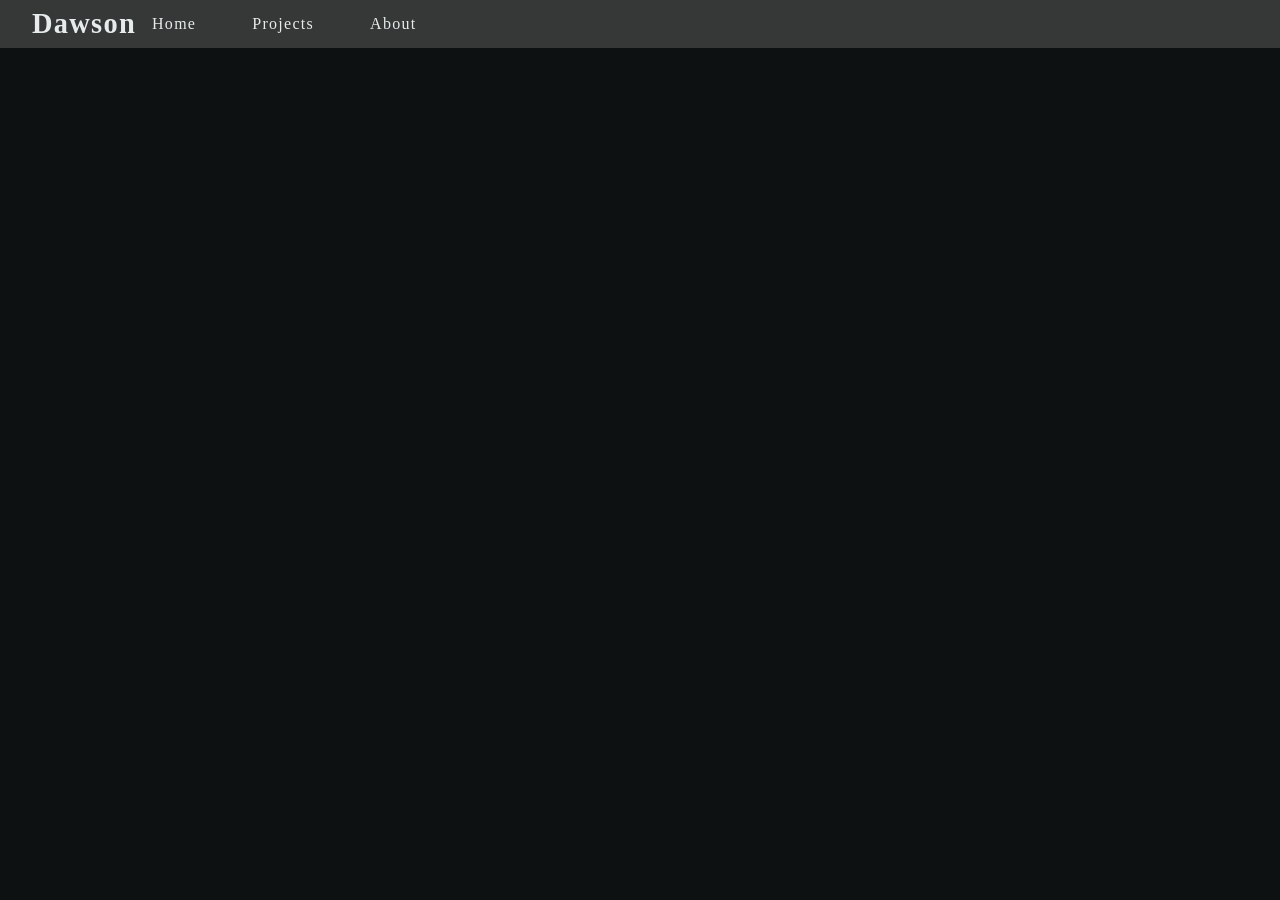
==== index.html @ d7d5ae30 "Reformatted" ====
<!DOCTYPE html>
<html lang="en">
<head>
    <meta charset="UTF-8">
    <meta name="viewport" content="width=device-width, initial-scale=1.0">
    <title>Home | Dawson Spies</title>
    <link rel="stylesheet" href="index.css">
</head>
<body>
    
    <nav class="nav">

        <ul class="nav-container">       

            <ul class="nav-logo">
                <li><a href="./home/index.html">
                    <h4>Dawson</h4>
                </a></li>
            </ul>

            <ul class="nav-list">
                <li><a href="/">
                    <p>Home</p>
                </a></li>
                <li><a href="/projects">
                    <p>Projects</p>
                </a></li>
                <li><a href="/about">
                    <p>About</p>
                </a></li>
  
            </ul>

        </ul>
    </nav>

    

</body>
</html>
---- index.css ----
:root {
  --text: rgb(230, 235, 235);
  --background: rgb(14, 17, 17);
  --primary: rgb(196, 196, 196);
  --secondary: rgb(54, 55, 55);
  --accent: rgb(255, 255, 255);
}

body {
  background: var(--background);
  color: var(--text);
  font-family: "Segoe UI", Tahoma, Geneva, Verdana, sans-serif;
  margin: 0;
  padding: 0;
  width: 100vw;
  height: 100vh;
}

.nav {
  display: flex;
  flex-direction: row;
  justify-content: space-between;
  align-items: center;
  background: var(--secondary);
  max-height: 3rem;
}

nav ul {
  list-style: none;
}

nav a {
  text-decoration: none;
  color: var(--text);
  letter-spacing: 0.08rem;
}

nav ul:hover {
  list-style: none;
}

nav ul li {
  align-items: center;
  align-self: center;
}

.nav-list {
  display: flex;
  gap: 3.5rem;
  margin: 0;
  padding: 0;
  align-items: center;
}

.nav-container {
  display: flex;
  justify-content: space-between;
  gap: 1rem;
  padding: 0.5rem 2rem;
  width: stretch;
  max-height: 3rem;
  margin: 0;
}

.nav-logo {
  color: var(--accent);
  text-decoration: none;
  padding: 0;
  margin: 0;
  align-items: center;
  align-self: center;
}

@import url('https://fonts.googleapis.com/css?family=Intel%20One%20Mono:700|Intel%20One%20Mono:400');

body {
  font-family: 'Intel One Mono';
  font-weight: 400;
}

h1, h2, h3, h4, h5 {
  font-family: 'Intel One Mono';
  font-weight: 700;
  margin: 0;
}

html {font-size: 100%;} /* 16px */

h1 {font-size: 4.210rem; /* 67.36px */}

h2 {font-size: 3.158rem; /* 50.56px */}

h3 {font-size: 2.369rem; /* 37.92px */}

h4 {font-size: 1.777rem; /* 28.48px */}

h5 {font-size: 1.333rem; /* 21.28px */}

small {font-size: 0.750rem; /* 12px */}

p {
  margin: 0;
}
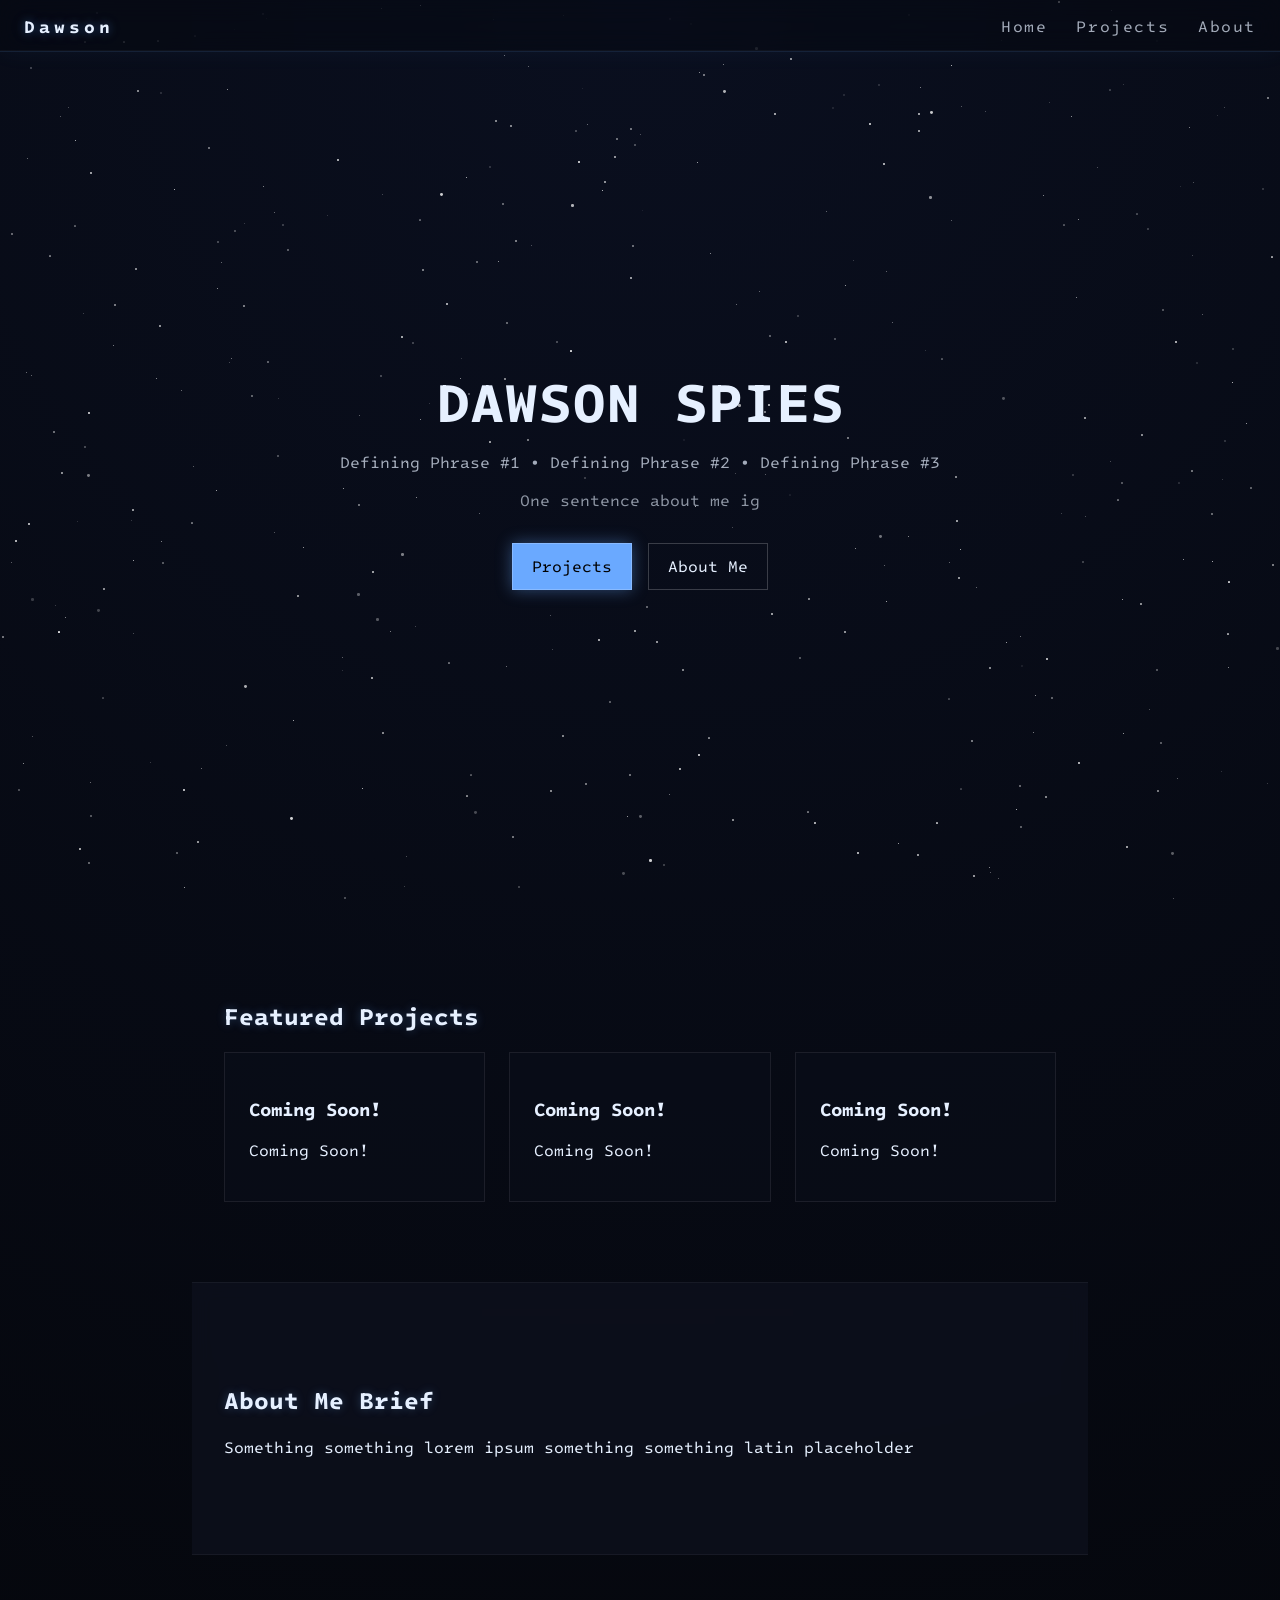
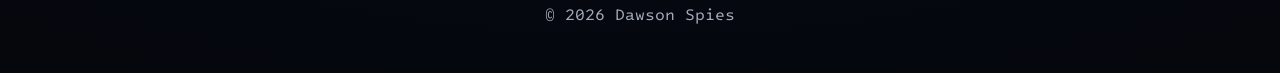
==== commit 91f5b488: "projects" ====
--- a/index.html
+++ b/index.html
@@ -3,38 +3,95 @@
 <head>
     <meta charset="UTF-8">
     <meta name="viewport" content="width=device-width, initial-scale=1.0">
-    <title>Home | Dawson Spies</title>
-    <link rel="stylesheet" href="index.css">
+    <title>Dawson Spies | Portfolio</title>
+    <link rel="stylesheet" href="/assets/index.css">
 </head>
+
 <body>
-    
+
+    <!-- NAV -->
     <nav class="nav">
+        <div class="nav-container">
 
-        <ul class="nav-container">       
+            <a class="nav-logo" href="/">
+                <h2 class="effect" data-value="Dawson">Dawson</h2>
+            </a>
 
-            <ul class="nav-logo">
-                <li><a href="./home/index.html">
-                    <h4>Dawson</h4>
-                </a></li>
+            <ul class="nav-list">
+                <li><a href="/" class="effect" data-value="Home">Home</a></li>
+                <li><a href="/projects" class="effect" data-value="Projects">Projects</a></li>
+                <li><a href="/about" class="effect" data-value="About">About</a></li>
             </ul>
 
-            <ul class="nav-list">
-                <li><a href="/">
-                    <p>Home</p>
-                </a></li>
-                <li><a href="/projects">
-                    <p>Projects</p>
-                </a></li>
-                <li><a href="/about">
-                    <p>About</p>
-                </a></li>
-  
-            </ul>
-
-        </ul>
+        </div>
     </nav>
 
-    
+    <div class="starfield">
+        <div class="star-layer" id="layer-1"></div>
+        <div class="star-layer" id="layer-2"></div>
+        <div class="star-layer" id="layer-3"></div>
+    </div>
 
+    <!-- HERO -->
+    <header class="hero">
+
+        <div class="hero-text">
+            <h1>DAWSON SPIES</h1>
+
+            <p class="subtitle">
+                Defining Phrase #1 • Defining Phrase #2 • Defining Phrase #3
+            </p>
+
+            <p class="description">
+                One sentence about me ig
+            </p>
+
+            <div class="hero-buttons">
+                <a class="btn primary" href="/projects">Projects</a>
+                <a class="btn secondary" href="/about">About Me</a>
+            </div>
+        </div>
+
+    </header>
+
+    <!-- PROJECTS -->
+    <section class="section">
+        <h2 class="section-title">Featured Projects</h2>
+
+        <div class="projects">
+
+            <div class="card">
+                <h3>Coming Soon!</h3>
+                <p>Coming Soon!</p>
+            </div>
+
+            <div class="card">
+                <h3>Coming Soon!</h3>
+                <p>Coming Soon!</p>
+            </div>
+
+            <div class="card">
+                <h3>Coming Soon!</h3>
+                <p>Coming Soon!</p>
+            </div>
+
+        </div>
+    </section>
+
+    <!-- ABOUT -->
+    <section class="section alt">
+        <h2 class="section-title">About Me Brief</h2>
+
+        <p>
+            Something something lorem ipsum something something latin placeholder
+        </p>
+    </section>
+
+    <!-- FOOTER -->
+    <footer class="footer">
+        <p>© 2026 Dawson Spies</p>
+    </footer>
+
+    <script src="assets/index.js"></script>
 </body>
 </html>
--- a/assets/index.css
+++ b/assets/index.css
@@ -0,0 +1,430 @@
+@import url('https://fonts.googleapis.com/css?family=Intel%20One%20Mono:400,700');
+
+:root {
+  --bg: #05070d;
+  --panel: rgba(15, 18, 30, 0.7);
+  --text: #e6f0ff;
+  --muted: rgba(230, 240, 255, 0.7);
+  --glow: #6aa9ff;
+}
+
+* {
+  box-sizing: border-box;
+}
+
+body {
+  margin: 0;
+  font-family: "Intel One Mono", monospace;
+  background: radial-gradient(circle at top, #0a0f1f, var(--bg));
+  color: var(--text);
+  overflow-x: hidden;
+}
+
+/* NAV */
+
+.nav {
+  position: fixed;
+  top: 0;
+  width: 100%;
+  z-index: 1000;
+
+  height: 52px;
+  padding: 0;
+
+  background: rgba(5, 7, 13, 0.35);
+  backdrop-filter: blur(14px);
+
+  border-bottom: 1px solid rgba(106, 169, 255, 0.15);
+
+  box-shadow:
+    0 0 25px rgba(106, 169, 255, 0.05),
+    inset 0 -1px 0 rgba(255, 255, 255, 0.03);
+
+  overflow: hidden;
+}
+
+.nav-logo h2 {
+  font-size: 1.1rem;
+  margin: 0;
+  letter-spacing: 0.25rem;
+}
+
+/* scanning line effect */
+.nav::after {
+  content: "";
+  position: absolute;
+  left: -40%;
+  bottom: 0;
+  width: 40%;
+  height: 2px;
+
+  background: linear-gradient(
+    90deg,
+    transparent,
+    rgba(106, 169, 255, 0.8),
+    transparent
+  );
+
+  animation: navScan 6s linear infinite;
+  opacity: 0.6;
+}
+
+@keyframes navScan {
+  0% { left: -40%; }
+  100% { left: 120%; }
+}
+
+.nav-container {
+  height: 100%;
+  display: flex;
+  justify-content: space-between;
+  align-items: center;
+
+  padding: 0 1.5rem;   /* tighter horizontal spacing */
+}
+
+/* logo = ship identifier */
+.nav-logo {
+  color: var(--text);
+  text-decoration: none;
+
+  letter-spacing: 0.2rem;
+  text-shadow:
+    0 0 10px rgba(106, 169, 255, 0.4),
+    0 0 20px rgba(106, 169, 255, 0.15);
+
+  transition: 0.2s;
+}
+
+.nav-logo:hover {
+  transform: translateY(-1px);
+  text-shadow:
+    0 0 12px rgba(106, 169, 255, 0.7),
+    0 0 30px rgba(106, 169, 255, 0.25);
+}
+
+.nav-list {
+  display: flex;
+  gap: 1.8rem;   /* was 2.5rem */
+  list-style: none;
+}
+
+/* links = “signal nodes” */
+.nav-list a {
+  position: relative;
+
+  text-decoration: none;
+  color: rgba(230, 240, 255, 0.7);
+
+  letter-spacing: 0.1rem;
+
+  transition: 0.25s ease;
+}
+
+/* hover glow lock-on */
+.nav-list a::before {
+  content: "";
+  position: absolute;
+  left: 0;
+  bottom: -6px;
+
+  width: 0%;
+  height: 1px;
+
+  background: rgba(106, 169, 255, 0.8);
+  box-shadow: 0 0 10px rgba(106, 169, 255, 0.6);
+
+  transition: 0.25s ease;
+}
+
+.nav-list a:hover {
+  color: #e6f0ff;
+  text-shadow: 0 0 8px rgba(106, 169, 255, 0.4);
+}
+
+.nav-list a:hover::before {
+  width: 100%;
+}
+
+/* optional: slight floating feel */
+.nav {
+  animation: navFloat 8s ease-in-out infinite;
+}
+
+@keyframes navFloat {
+  0%, 100% { transform: translateY(0px); }
+  50% { transform: translateY(1px); }
+}
+
+/* HERO */
+.hero {
+  height: calc(100vh - 53px);
+  display: flex;
+  align-items: center;
+  justify-content: center;
+  text-align: center;
+  position: relative;
+  padding: 0 2rem;
+  overflow: hidden;
+}
+
+/* star background layer */
+.stars {
+  position: absolute;
+  inset: 0;
+  background-image: radial-gradient(white 1px, transparent 1px);
+  background-size: 3px 3px;
+  opacity: 0.15;
+  animation: drift 60s linear infinite;
+}
+
+@keyframes drift {
+  from { transform: translateY(0px); }
+  to { transform: translateY(-100px); }
+}
+
+.hero-text {
+  position: relative;
+  z-index: 2;
+  max-width: 700px;
+}
+
+.hero h1 {
+  font-size: 3.5rem;
+  margin: 0;
+}
+
+.glow {
+  text-shadow:
+    0 0 10px var(--glow),
+    0 0 20px rgba(106,169,255,0.4);
+}
+
+.subtitle {
+  margin-top: 0.8rem;
+  color: var(--muted);
+}
+
+.description {
+  margin-top: 1rem;
+  color: rgba(230,240,255,0.6);
+}
+
+/* BUTTONS */
+.hero-buttons {
+  margin-top: 2rem;
+  display: flex;
+  justify-content: center;
+  gap: 1rem;
+}
+
+.btn {
+  padding: 0.7rem 1.2rem;
+  border: 1px solid rgba(255,255,255,0.2);
+  text-decoration: none;
+  color: var(--text);
+  transition: 0.2s;
+}
+
+.btn.primary {
+  background: var(--glow);
+  color: #000;
+  box-shadow: 0 0 15px rgba(106,169,255,0.4);
+}
+
+.btn:hover {
+  transform: translateY(-2px);
+}
+
+/* SECTIONS */
+.section {
+  padding: 5rem 2rem;
+  max-width: 70vw;
+  margin: auto;
+}
+
+.section.alt {
+  background: var(--panel);
+  backdrop-filter: blur(10px);
+  border-top: 1px solid rgba(255,255,255,0.05);
+  border-bottom: 1px solid rgba(255,255,255,0.05);
+  max-width: 70vw;
+}
+
+.section-title {
+  text-shadow: 0 0 10px rgba(106,169,255,0.3);
+}
+
+/* PROJECT CARDS */
+.projects {
+  display: grid;
+  grid-template-columns: repeat(auto-fit, minmax(250px, 1fr));
+  gap: 1.5rem;
+  margin-top: 1rem;
+}
+
+.card {
+  background: rgba(10, 14, 25, 0.6);
+  border: 1px solid rgba(255,255,255,0.08);
+  padding: 1.5rem;
+  transition: 0.2s;
+}
+
+.card:hover {
+  transform: translateY(-4px);
+  border-color: rgba(106,169,255,0.4);
+  box-shadow: 0 0 20px rgba(106,169,255,0.1);
+}
+
+/* FOOTER */
+.footer {
+  text-align: center;
+  padding: 2rem;
+  color: var(--muted);
+}
+
+.starfield {
+  position: fixed;   /* KEY CHANGE */
+  inset: 0;
+  width: 100vw;
+  height: 100vh;
+
+  overflow: hidden;
+  z-index: -1;       /* pushes it behind everything */
+  pointer-events: none; /* ensures clicks go through */
+}
+
+/* layers stay full screen */
+.star-layer {
+  position: absolute;
+  inset: 0;
+}
+
+/* star base */
+.star {
+  position: absolute;
+  background: white;
+  border-radius: 50%;
+  opacity: 0.6;
+  transition: transform 0.2s ease, opacity 0.2s ease;
+  will-change: transform, opacity;
+}
+
+.star:hover {
+  transform: scale(1.7);
+  opacity: 1;
+}
+
+/* shooting star */
+.shooting-star {
+  position: absolute;
+  width: 2px;
+  height: 2px;
+  background: white;
+  box-shadow: 0 0 10px white, 0 0 20px white;
+  transform: rotate(-25deg);
+  opacity: 0;
+  animation: shoot 1.2s linear forwards;
+}
+
+.nav,
+.hero,
+.section,
+.footer {
+  position: relative;
+  z-index: 1;
+}
+
+@keyframes shoot {
+  0% {
+    transform: translate(0, 0) rotate(-25deg);
+    opacity: 0;
+  }
+  10% {
+    opacity: 1;
+  }
+  100% {
+    transform: translate(600px, 300px) rotate(-25deg);
+    opacity: 0;
+  }
+}
+
+.page-header {
+  text-align: center;
+  padding: 7rem 2rem 2rem;
+}
+
+.page-header h1 {
+  font-size: 3rem;
+  text-shadow: 0 0 20px rgba(106,169,255,0.3);
+}
+
+.page-header p {
+  color: var(--muted);
+}
+
+/* GRID = mission terminal layout */
+.mission-grid {
+  display: grid;
+  grid-template-columns: repeat(auto-fit, minmax(280px, 1fr));
+  gap: 1.5rem;
+}
+
+/* CARD = data terminal panel */
+.mission-card {
+  background: rgba(10, 14, 25, 0.65);
+  border: 1px solid rgba(106,169,255,0.15);
+  padding: 1.5rem;
+
+  transition: 0.25s ease;
+  position: relative;
+  overflow: hidden;
+}
+
+.mission-card:hover {
+  transform: translateY(-6px);
+  border-color: rgba(106,169,255,0.4);
+  box-shadow: 0 0 25px rgba(106,169,255,0.15);
+}
+
+/* top bar */
+.mission-header {
+  display: flex;
+  justify-content: space-between;
+  margin-bottom: 1rem;
+}
+
+.tag {
+  font-size: 0.7rem;
+  letter-spacing: 0.15rem;
+  color: var(--muted);
+}
+
+.status {
+  font-size: 0.7rem;
+  padding: 2px 6px;
+  border: 1px solid rgba(255,255,255,0.2);
+}
+
+/* status colors */
+.status.active {
+  color: #6aa9ff;
+  border-color: #6aa9ff;
+}
+
+.status.archived {
+  color: rgba(230,240,255,0.5);
+}
+
+.status.experimental {
+  color: #ffcc66;
+}
+
+/* meta info */
+.meta {
+  margin-top: 1rem;
+  font-size: 0.75rem;
+  color: var(--muted);
+  display: flex;
+  justify-content: space-between;
+}
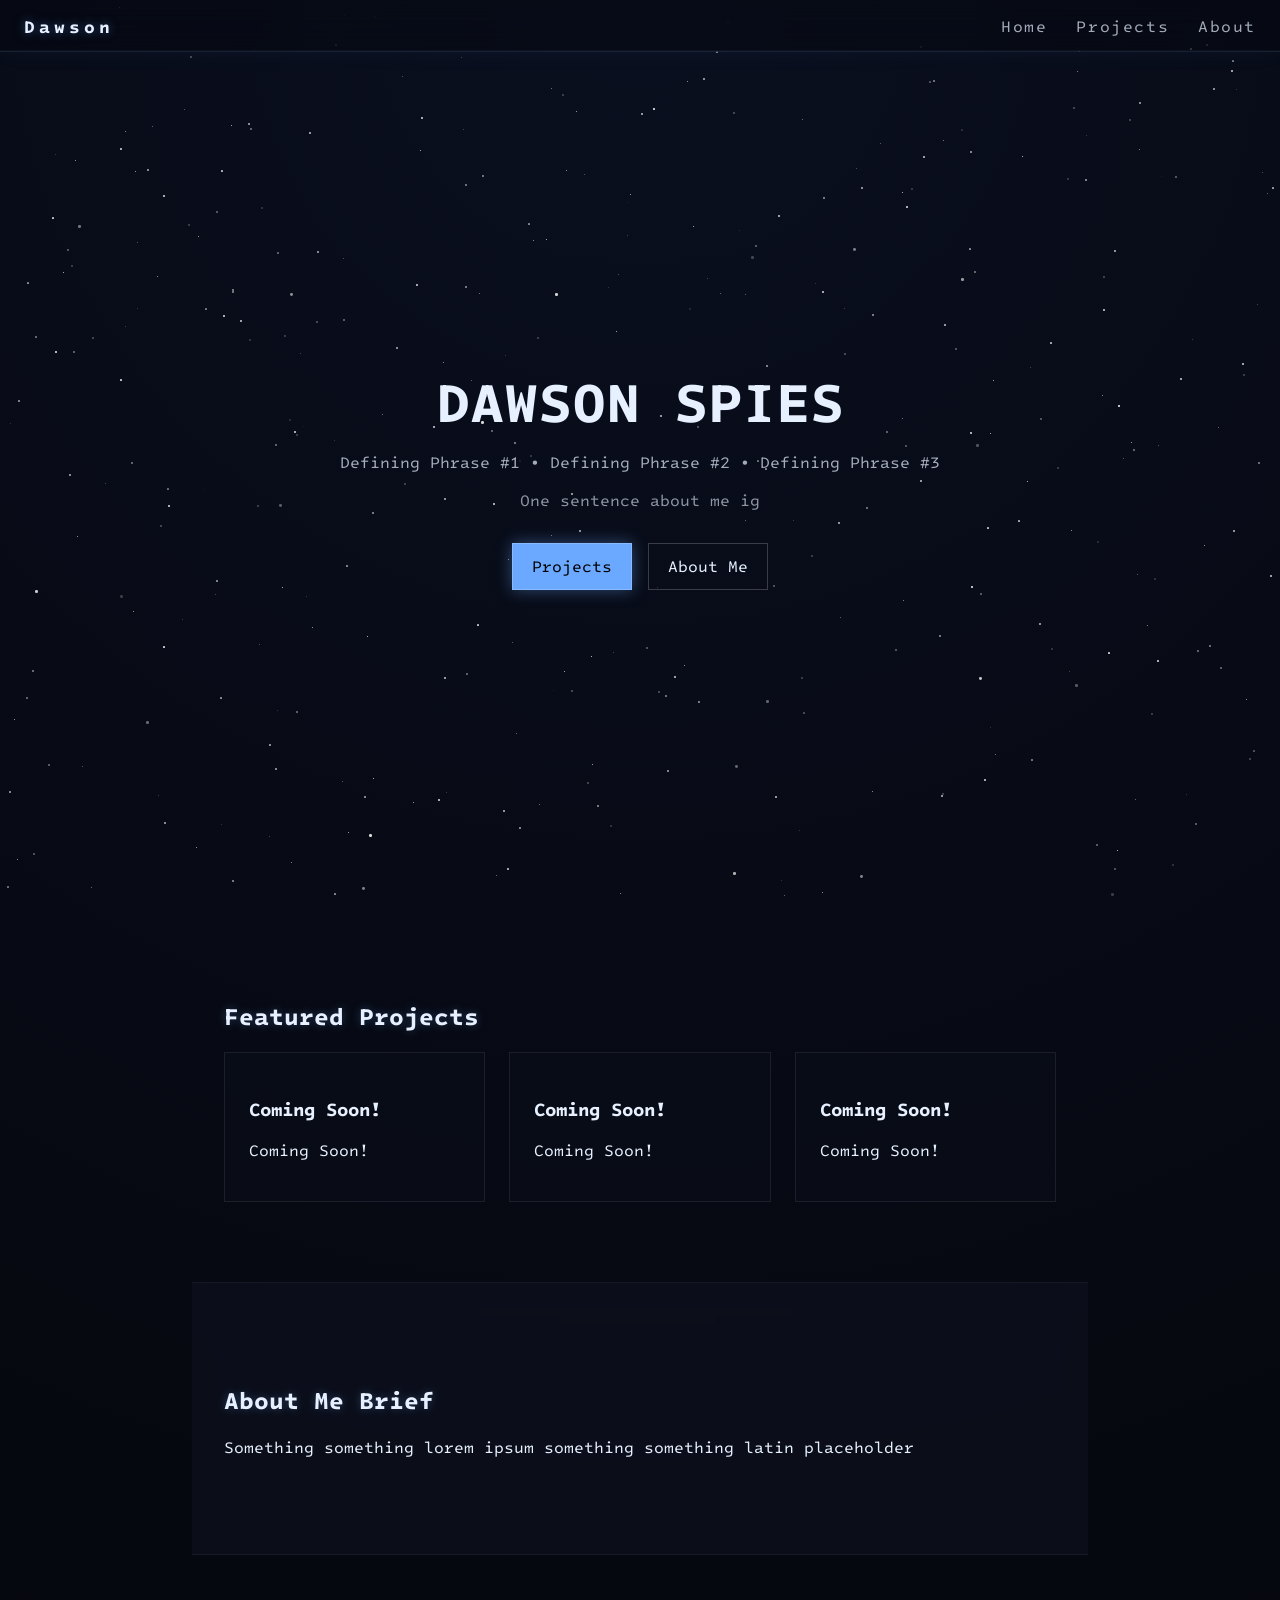
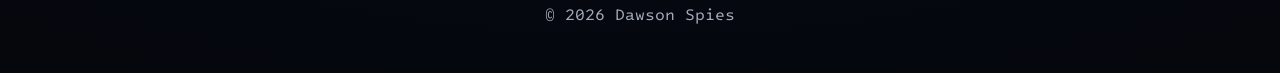
==== commit 4a97e804: "fixed typos whoops" ====
--- a/index.html
+++ b/index.html
@@ -9,7 +9,6 @@
 
 <body>
 
-    <!-- NAV -->
     <nav class="nav">
         <div class="nav-container">
 
@@ -32,7 +31,6 @@
         <div class="star-layer" id="layer-3"></div>
     </div>
 
-    <!-- HERO -->
     <header class="hero">
 
         <div class="hero-text">
@@ -54,7 +52,6 @@
 
     </header>
 
-    <!-- PROJECTS -->
     <section class="section">
         <h2 class="section-title">Featured Projects</h2>
 
@@ -78,7 +75,6 @@
         </div>
     </section>
 
-    <!-- ABOUT -->
     <section class="section alt">
         <h2 class="section-title">About Me Brief</h2>
 
@@ -87,7 +83,6 @@
         </p>
     </section>
 
-    <!-- FOOTER -->
     <footer class="footer">
         <p>© 2026 Dawson Spies</p>
     </footer>
--- a/assets/index.css
+++ b/assets/index.css
@@ -20,8 +20,6 @@
   overflow-x: hidden;
 }
 
-/* NAV */
-
 .nav {
   position: fixed;
   top: 0;
@@ -49,7 +47,6 @@
   letter-spacing: 0.25rem;
 }
 
-/* scanning line effect */
 .nav::after {
   content: "";
   position: absolute;
@@ -80,10 +77,9 @@
   justify-content: space-between;
   align-items: center;
 
-  padding: 0 1.5rem;   /* tighter horizontal spacing */
-}
-
-/* logo = ship identifier */
+  padding: 0 1.5rem;
+}
+
 .nav-logo {
   color: var(--text);
   text-decoration: none;
@@ -105,11 +101,10 @@
 
 .nav-list {
   display: flex;
-  gap: 1.8rem;   /* was 2.5rem */
+  gap: 1.8rem;
   list-style: none;
 }
 
-/* links = “signal nodes” */
 .nav-list a {
   position: relative;
 
@@ -121,7 +116,6 @@
   transition: 0.25s ease;
 }
 
-/* hover glow lock-on */
 .nav-list a::before {
   content: "";
   position: absolute;
@@ -146,7 +140,6 @@
   width: 100%;
 }
 
-/* optional: slight floating feel */
 .nav {
   animation: navFloat 8s ease-in-out infinite;
 }
@@ -156,7 +149,6 @@
   50% { transform: translateY(1px); }
 }
 
-/* HERO */
 .hero {
   height: calc(100vh - 53px);
   display: flex;
@@ -168,7 +160,6 @@
   overflow: hidden;
 }
 
-/* star background layer */
 .stars {
   position: absolute;
   inset: 0;
@@ -210,7 +201,6 @@
   color: rgba(230,240,255,0.6);
 }
 
-/* BUTTONS */
 .hero-buttons {
   margin-top: 2rem;
   display: flex;
@@ -236,7 +226,6 @@
   transform: translateY(-2px);
 }
 
-/* SECTIONS */
 .section {
   padding: 5rem 2rem;
   max-width: 70vw;
@@ -255,7 +244,6 @@
   text-shadow: 0 0 10px rgba(106,169,255,0.3);
 }
 
-/* PROJECT CARDS */
 .projects {
   display: grid;
   grid-template-columns: repeat(auto-fit, minmax(250px, 1fr));
@@ -276,7 +264,6 @@
   box-shadow: 0 0 20px rgba(106,169,255,0.1);
 }
 
-/* FOOTER */
 .footer {
   text-align: center;
   padding: 2rem;
@@ -284,23 +271,21 @@
 }
 
 .starfield {
-  position: fixed;   /* KEY CHANGE */
+  position: fixed;
   inset: 0;
   width: 100vw;
   height: 100vh;
 
   overflow: hidden;
-  z-index: -1;       /* pushes it behind everything */
-  pointer-events: none; /* ensures clicks go through */
-}
-
-/* layers stay full screen */
+  z-index: -1;
+  pointer-events: none; 
+}
+
 .star-layer {
   position: absolute;
   inset: 0;
 }
 
-/* star base */
 .star {
   position: absolute;
   background: white;
@@ -315,7 +300,6 @@
   opacity: 1;
 }
 
-/* shooting star */
 .shooting-star {
   position: absolute;
   width: 2px;
@@ -363,14 +347,12 @@
   color: var(--muted);
 }
 
-/* GRID = mission terminal layout */
 .mission-grid {
   display: grid;
   grid-template-columns: repeat(auto-fit, minmax(280px, 1fr));
   gap: 1.5rem;
 }
 
-/* CARD = data terminal panel */
 .mission-card {
   background: rgba(10, 14, 25, 0.65);
   border: 1px solid rgba(106,169,255,0.15);
@@ -379,7 +361,21 @@
   transition: 0.25s ease;
   position: relative;
   overflow: hidden;
-}
+
+  display: flex;
+  flex-direction: column;
+  min-height: 220px;
+}
+
+.mission-card h2 {
+  margin-top: 0.5rem;
+}
+
+.mission-card p {
+  color: rgba(230,240,255,0.7);
+  line-height: 1.4;
+}
+
 
 .mission-card:hover {
   transform: translateY(-6px);
@@ -387,7 +383,6 @@
   box-shadow: 0 0 25px rgba(106,169,255,0.15);
 }
 
-/* top bar */
 .mission-header {
   display: flex;
   justify-content: space-between;
@@ -406,7 +401,6 @@
   border: 1px solid rgba(255,255,255,0.2);
 }
 
-/* status colors */
 .status.active {
   color: #6aa9ff;
   border-color: #6aa9ff;
@@ -420,11 +414,64 @@
   color: #ffcc66;
 }
 
-/* meta info */
 .meta {
-  margin-top: 1rem;
+  margin-top: auto;
   font-size: 0.75rem;
   color: var(--muted);
   display: flex;
   justify-content: space-between;
+}
+
+.page-header {
+  text-align: center;
+  padding: 7rem 2rem 2rem;
+}
+
+.page-header h1 {
+  font-size: 3rem;
+  text-shadow: 0 0 20px rgba(106,169,255,0.3);
+}
+
+.page-header p {
+  color: var(--muted);
+}
+
+.profile-grid {
+  display: grid;
+  grid-template-columns: 1fr 2fr;
+  gap: 1.5rem;
+}
+
+.profile-card {
+  background: rgba(10, 14, 25, 0.65);
+  border: 1px solid rgba(106,169,255,0.15);
+  padding: 1.5rem;
+}
+
+.profile-card.wide {
+  padding: 2rem;
+}
+
+.label {
+  color: rgba(106,169,255,0.8);
+}
+
+.skills-grid {
+  display: grid;
+  grid-template-columns: repeat(auto-fit, minmax(220px, 1fr));
+  gap: 1.5rem; 
+  margin-top: 2rem;
+}
+
+.skill-card {
+  background: rgba(10, 14, 25, 0.6);
+  border: 1px solid rgba(255,255,255,0.08);
+  padding: 1.5rem;
+  transition: 0.2s;
+}
+
+.skill-card:hover {
+  transform: translateY(-4px);
+  border-color: rgba(106,169,255,0.4);
+  box-shadow: 0 0 20px rgba(106,169,255,0.1);
 }
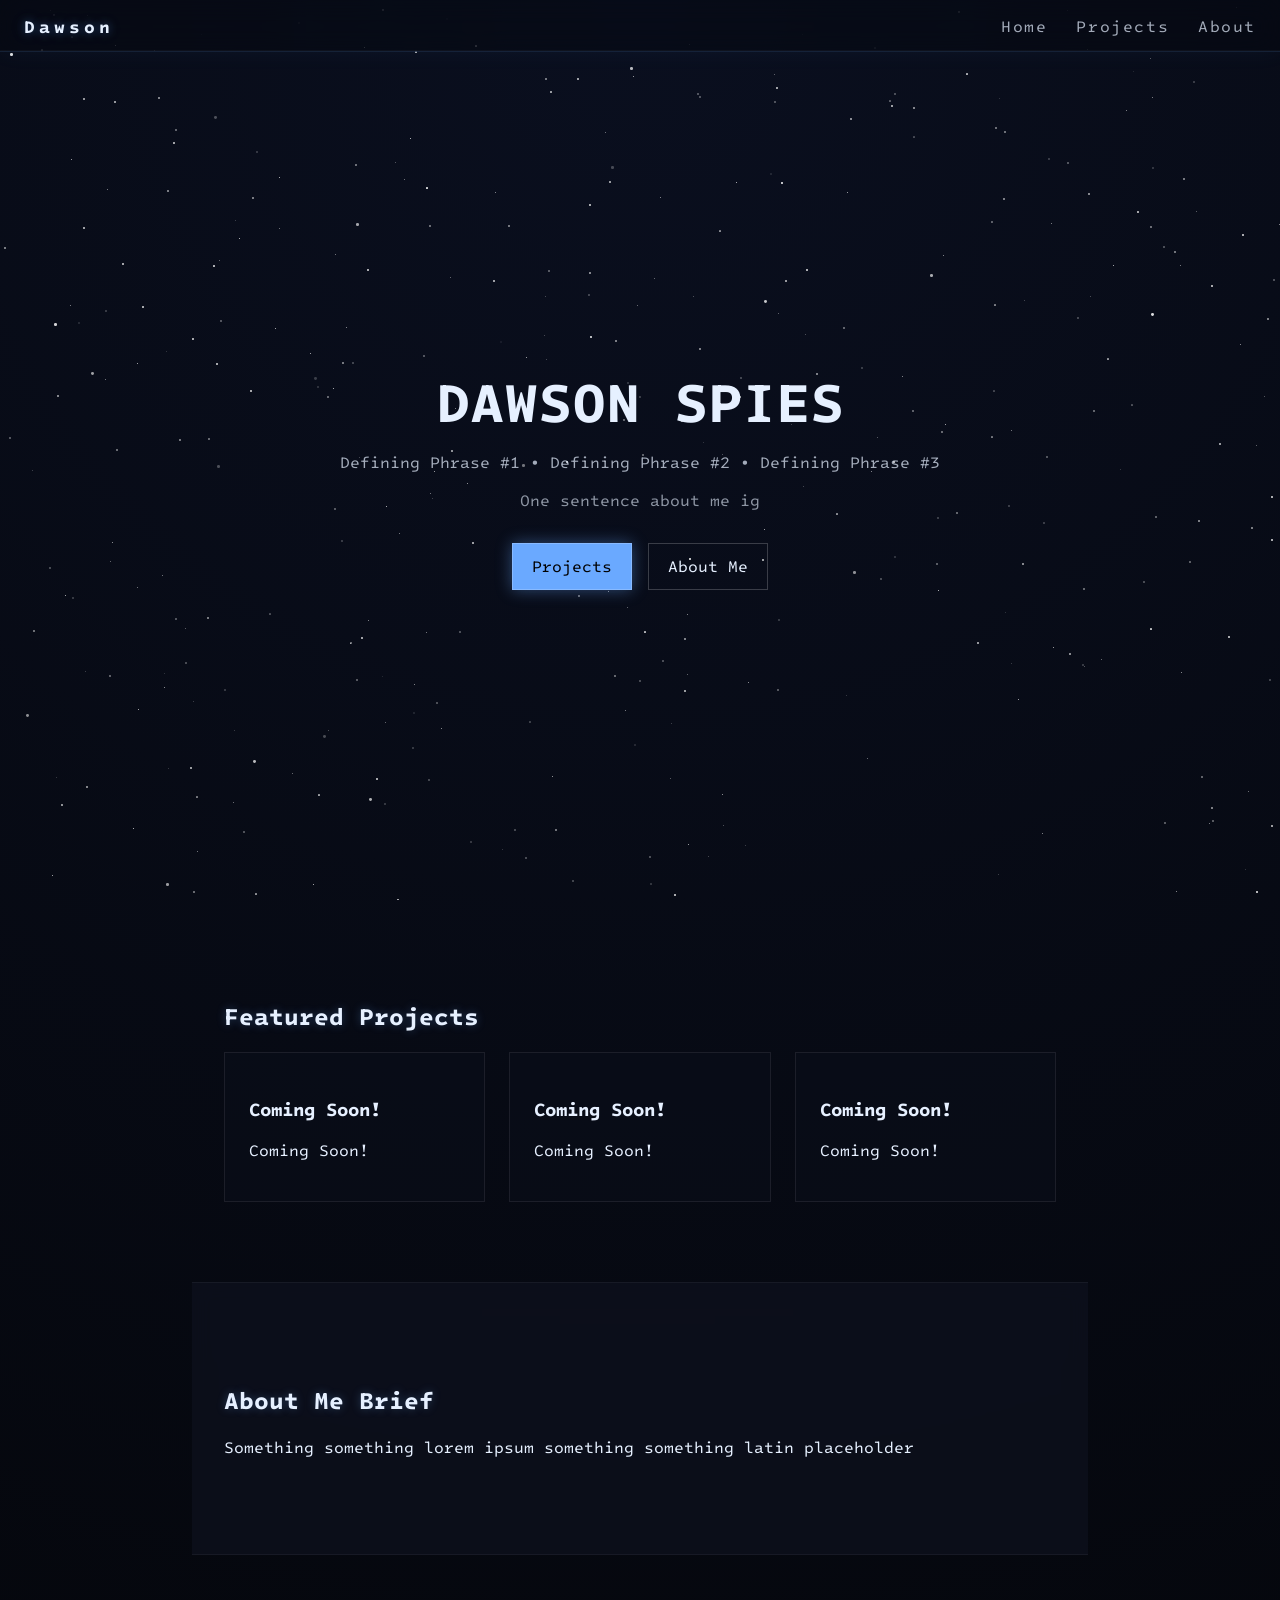
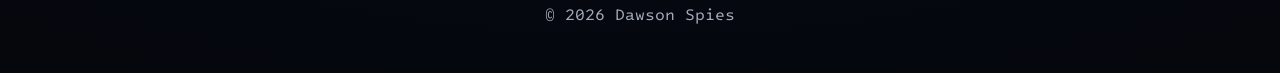
==== commit 0fda13d8: "fixed file linking and heriarchy" ====
--- a/index.html
+++ b/index.html
@@ -4,7 +4,7 @@
     <meta charset="UTF-8">
     <meta name="viewport" content="width=device-width, initial-scale=1.0">
     <title>Dawson Spies | Portfolio</title>
-    <link rel="stylesheet" href="/assets/index.css">
+    <link rel="stylesheet" href="assets/index.css">
 </head>
 
 <body>
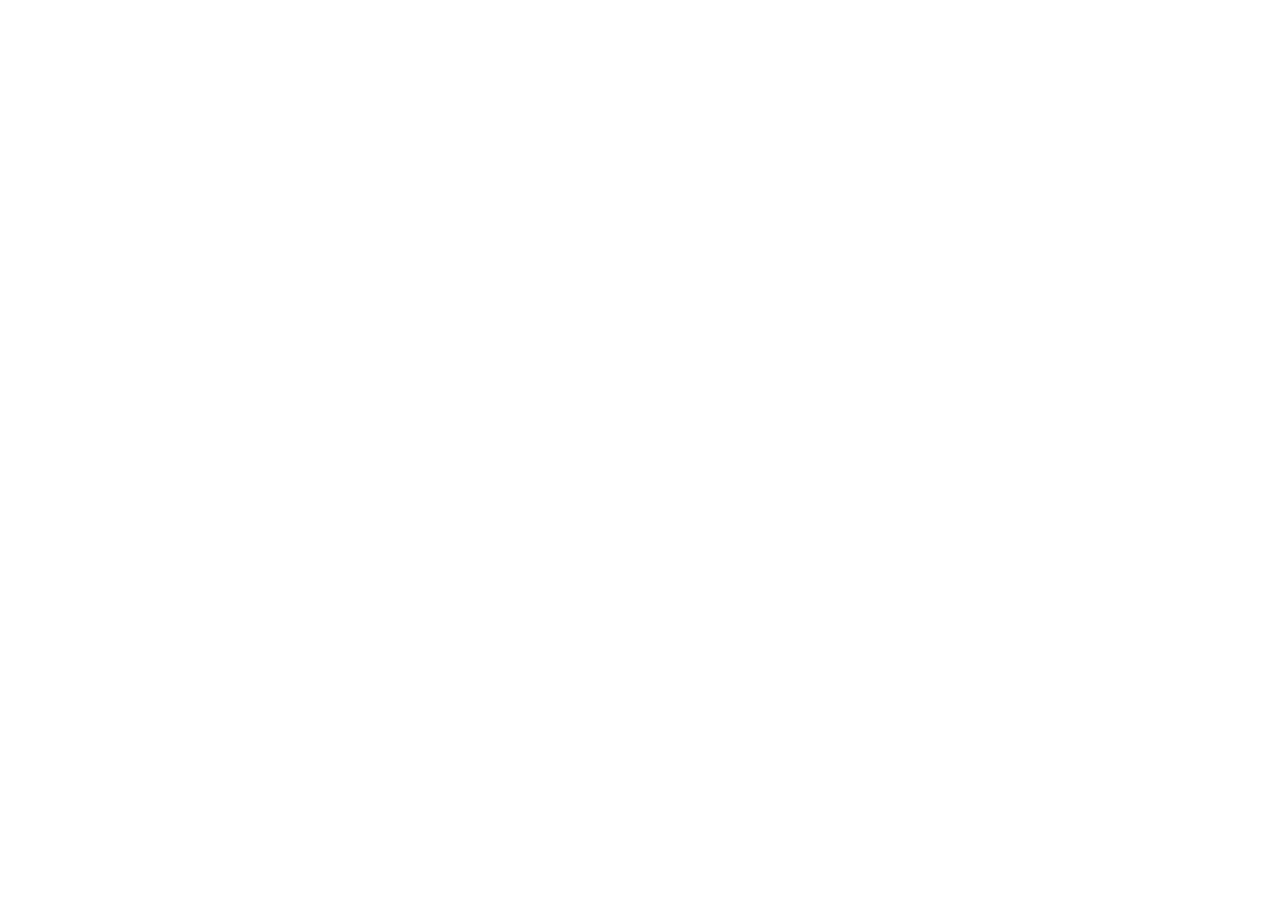
==== commit fb91ec3e: "a" ====
--- a/index.html
+++ b/index.html
@@ -3,90 +3,9 @@
 <head>
     <meta charset="UTF-8">
     <meta name="viewport" content="width=device-width, initial-scale=1.0">
-    <title>Dawson Spies | Portfolio</title>
-    <link rel="stylesheet" href="assets/index.css">
+    <title>Document</title>
 </head>
-
 <body>
-
-    <nav class="nav">
-        <div class="nav-container">
-
-            <a class="nav-logo" href="/">
-                <h2 class="effect" data-value="Dawson">Dawson</h2>
-            </a>
-
-            <ul class="nav-list">
-                <li><a href="/" class="effect" data-value="Home">Home</a></li>
-                <li><a href="/projects" class="effect" data-value="Projects">Projects</a></li>
-                <li><a href="/about" class="effect" data-value="About">About</a></li>
-            </ul>
-
-        </div>
-    </nav>
-
-    <div class="starfield">
-        <div class="star-layer" id="layer-1"></div>
-        <div class="star-layer" id="layer-2"></div>
-        <div class="star-layer" id="layer-3"></div>
-    </div>
-
-    <header class="hero">
-
-        <div class="hero-text">
-            <h1>DAWSON SPIES</h1>
-
-            <p class="subtitle">
-                Defining Phrase #1 • Defining Phrase #2 • Defining Phrase #3
-            </p>
-
-            <p class="description">
-                One sentence about me ig
-            </p>
-
-            <div class="hero-buttons">
-                <a class="btn primary" href="/projects">Projects</a>
-                <a class="btn secondary" href="/about">About Me</a>
-            </div>
-        </div>
-
-    </header>
-
-    <section class="section">
-        <h2 class="section-title">Featured Projects</h2>
-
-        <div class="projects">
-
-            <div class="card">
-                <h3>Coming Soon!</h3>
-                <p>Coming Soon!</p>
-            </div>
-
-            <div class="card">
-                <h3>Coming Soon!</h3>
-                <p>Coming Soon!</p>
-            </div>
-
-            <div class="card">
-                <h3>Coming Soon!</h3>
-                <p>Coming Soon!</p>
-            </div>
-
-        </div>
-    </section>
-
-    <section class="section alt">
-        <h2 class="section-title">About Me Brief</h2>
-
-        <p>
-            Something something lorem ipsum something something latin placeholder
-        </p>
-    </section>
-
-    <footer class="footer">
-        <p>© 2026 Dawson Spies</p>
-    </footer>
-
-    <script src="assets/index.js"></script>
+    
 </body>
 </html>
